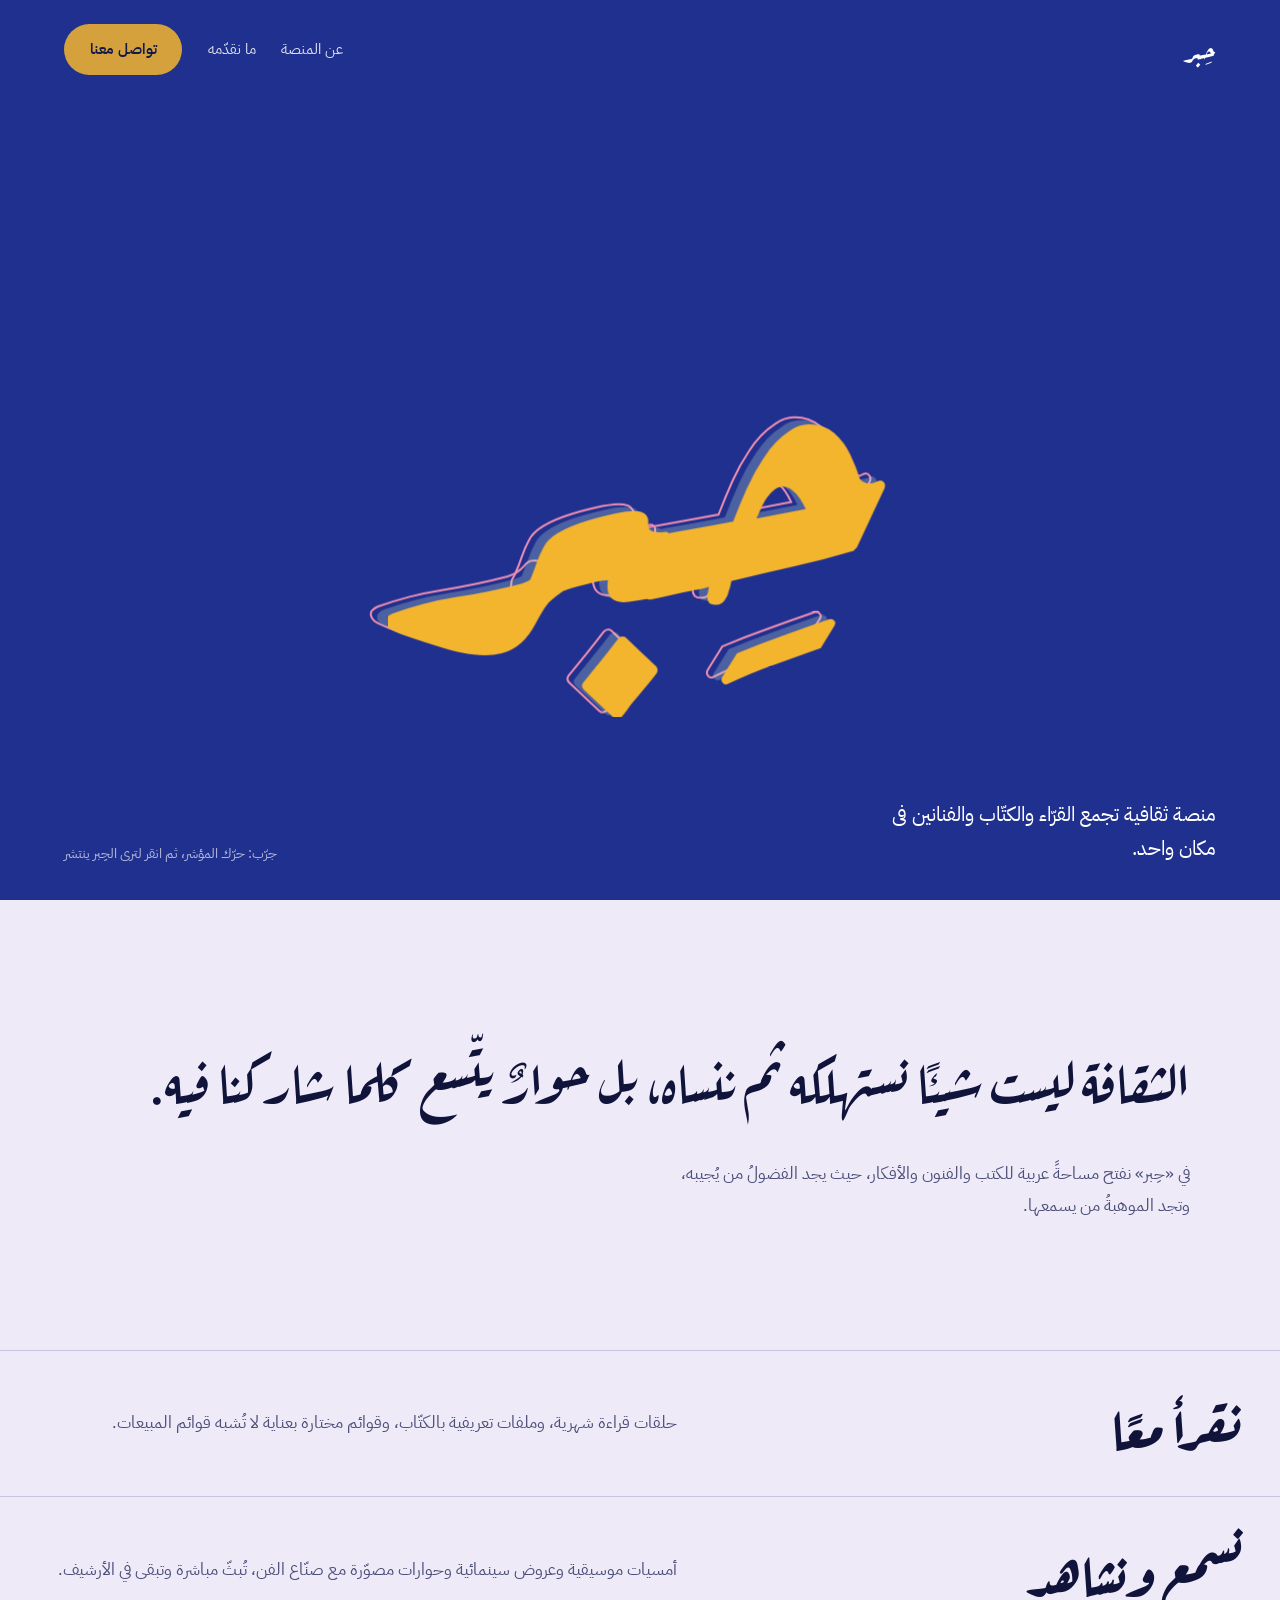
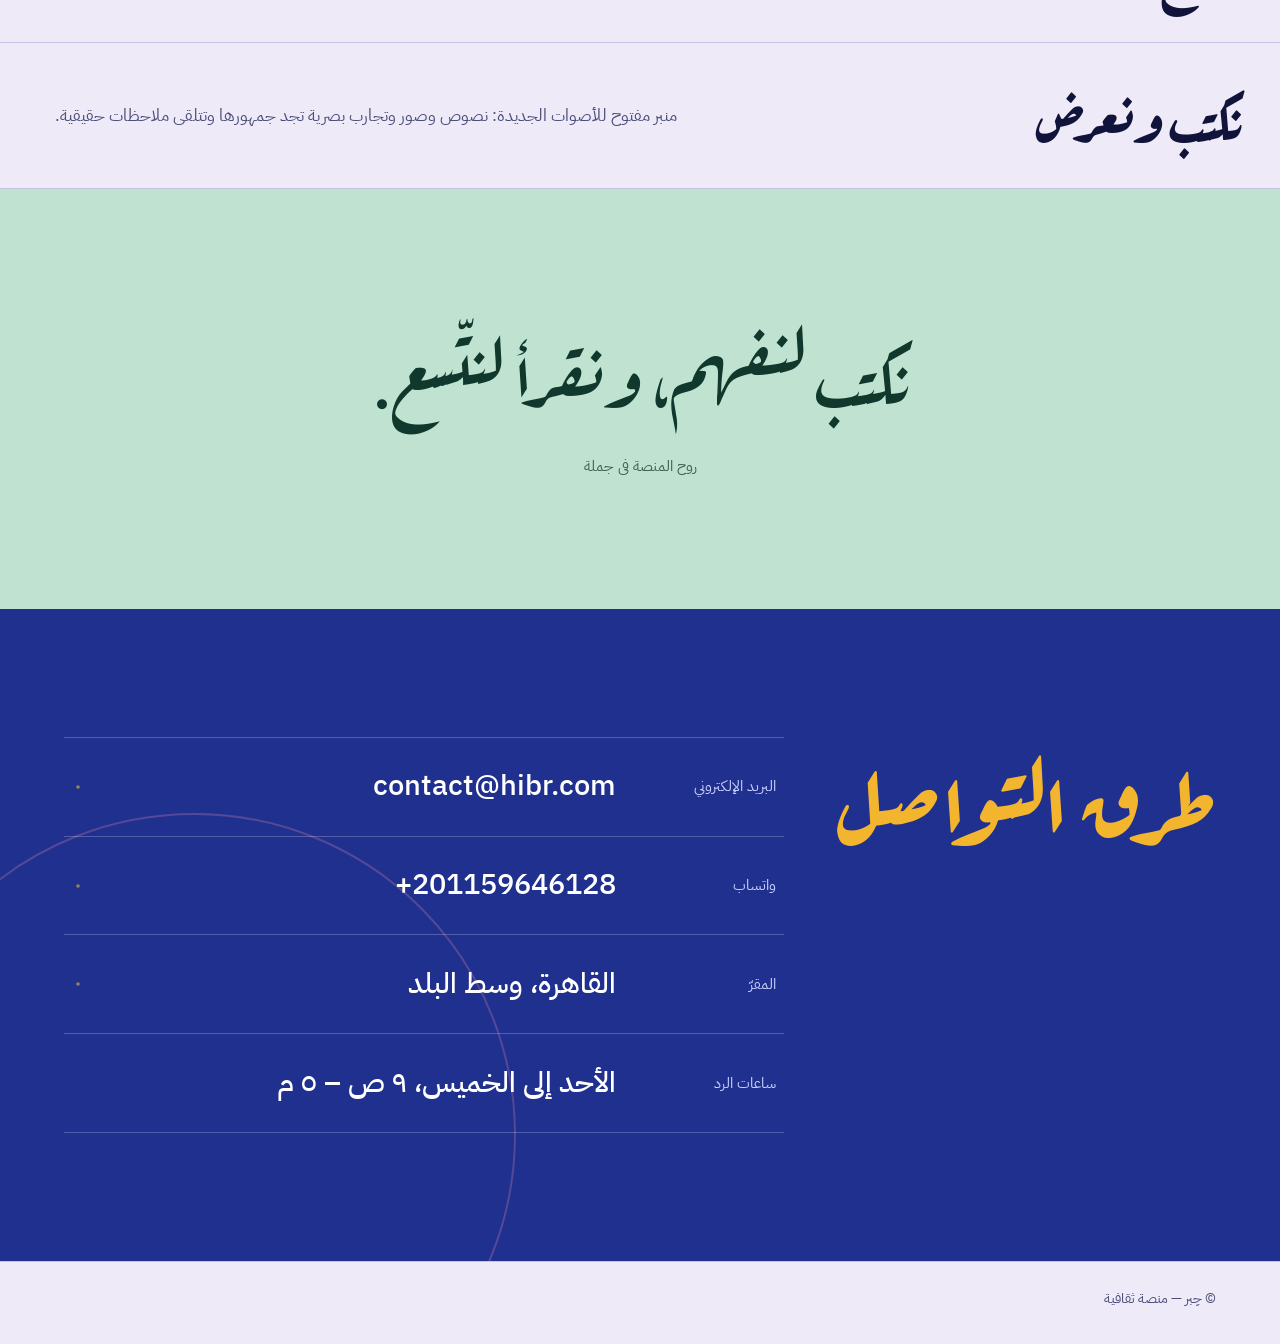
==== index.html @ ed403e92 "Rename files to deploy on Vercel" ====
<!DOCTYPE html>
<html lang="ar" dir="rtl">

<head>
  <meta charset="utf-8">
  <meta name="viewport" content="width=device-width, initial-scale=1, viewport-fit=cover">
  <title>حِبر — منصة ثقافية</title>
  <link rel="preconnect" href="https://fonts.googleapis.com">
  <link rel="preconnect" href="https://fonts.gstatic.com" crossorigin>
  <link
    href="https://fonts.googleapis.com/css2?family=Aref+Ruqaa:wght@400;700&family=IBM+Plex+Sans+Arabic:wght@400;500;600&display=swap"
    rel="stylesheet">
  <link rel="stylesheet" href="style.css">
</head>

<body>

  <header class="hero" id="hero">
    <div class="nav">
      <a class="logo" href="#hero">حِبر</a>
      <nav>
        <a href="#about">عن المنصة</a>
        <a href="#areas">ما نقدّمه</a>
        <a class="btn" href="#join">تواصل معنا</a>
      </nav>
    </div>
    <div class="stage">
      <h1 class="word" aria-label="حِبر">
        <span class="l1" aria-hidden="true">حِبر</span>
        <span class="l2" aria-hidden="true">حِبر</span>
        <span class="l3" aria-hidden="true">حِبر</span>
      </h1>
    </div>
    <div class="foot">
      <p>منصة ثقافية تجمع القرّاء والكتّاب والفنانين فى مكان واحد.</p>
      <p class="hint">جرّب: حرّك المؤشر، ثم انقر لترى الحِبر ينتشر</p>
    </div>
  </header>

  <main>
    <section class="wrap" id="about">
      <div class="statement">
        الثقافة ليست شيئًا نستهلكه ثم ننساه، بل حوارٌ يتّسع كلما شاركنا فيه.
        <small>في «حِبر» نفتح مساحةً عربية للكتب والفنون والأفكار، حيث يجد الفضولُ من يُجيبه، وتجد الموهبةُ من
          يسمعها.</small>
      </div>
    </section>

    <section id="areas">
      <ul class="areas">
        <li tabindex="0">
          <h3>نقرأ معًا</h3>
          <p>حلقات قراءة شهرية، وملفات تعريفية بالكتّاب، وقوائم مختارة بعناية لا تُشبه قوائم المبيعات.</p>
        </li>
        <li tabindex="0">
          <h3>نسمع ونشاهد</h3>
          <p>أمسيات موسيقية وعروض سينمائية وحوارات مصوّرة مع صنّاع الفن، تُبثّ مباشرة وتبقى في الأرشيف.</p>
        </li>
        <li tabindex="0">
          <h3>نكتب ونعرض</h3>
          <p>منبر مفتوح للأصوات الجديدة: نصوص وصور وتجارب بصرية تجد جمهورها وتتلقى ملاحظات حقيقية.</p>
        </li>
      </ul>
    </section>

    <section class="wrap quote">
      <blockquote>نكتب لنفهم، ونقرأ لنتّسع.</blockquote>
      <p>روح المنصة فى جملة</p>
    </section>

    <section class="wrap contact" id="join">
      <div class="contact-in">
        <h2>طرق التواصل</h2>
        <ul class="ways">
          <li><a class="way" href="mailto:hello@hibr.example"><span class="lbl">البريد الإلكتروني</span><span
                class="val">contact@hibr.com</span></a></li>
          <li><a class="way" href="https://wa.me/201159646128"><span class="lbl">واتساب</span><span
                class="val">+201159646128</span></a></li>
          <li><a class="way" href="https://www.google.com/maps/search/?api=1&query=Downtown+Cairo,+Egypt"
              target="_blank" rel="noopener"><span class="lbl">المقرّ</span><span class="val ar">القاهرة، وسط
                البلد</span></a></li>
          <li>
            <div class="way"><span class="lbl">ساعات الرد</span><span class="val ar">الأحد إلى الخميس، ٩ ص – ٥ م</span>
            </div>
          </li>
        </ul>
      </div>
    </section>
  </main>

  <footer>
    <span>© حِبر — منصة ثقافية</span>
  </footer>

  <script src="script.js"></script>
</body>

</html>
---- style.css ----
:root {
        --bg: #efeaf8;
        --fg: #11143a;
        --muted: #4b4f7a;
        --lapis: #20308f;
        --saffron: #f4b52e;
        --rose: #f08fb0;
        --mint: #bfe3d0;
        --mint-fg: #10382c;
        --line: #c9c2e3;
        box-sizing: border-box;
        padding-top: env(safe-area-inset-top, 0px);
        padding-bottom: env(safe-area-inset-bottom, 0px);
        color-scheme: light
    }

    html {
        scroll-padding-top: env(safe-area-inset-top, 0px)
    }

    @media (prefers-color-scheme:dark) {
        :root:not([data-theme="light"]) {
            --bg: #0d0f2b;
            --fg: #ece9f7;
            --muted: #a9acd3;
            --mint: #12382f;
            --mint-fg: #cdeee0;
            --line: #2a2f6b;
            color-scheme: dark
        }
    }

    :root[data-theme="dark"] {
        --bg: #0d0f2b;
        --fg: #ece9f7;
        --muted: #a9acd3;
        --mint: #12382f;
        --mint-fg: #cdeee0;
        --line: #2a2f6b;
        color-scheme: dark
    }

    * {
        box-sizing: border-box;
        margin: 0
    }

    body {
        background: var(--bg);
        color: var(--fg);
        font-family: "IBM Plex Sans Arabic", Tahoma, "Segoe UI", sans-serif;
        line-height: 1.9;
        font-size: 1.05rem;
        overflow-x: hidden
    }

    .display {
        font-family: "Aref Ruqaa", "Amiri", "Traditional Arabic", serif
    }

    a {
        color: inherit
    }

    :focus-visible {
        outline: 3px solid var(--saffron);
        outline-offset: 3px
    }

    /* Hero */
    .hero {
        position: relative;
        min-height: 100svh;
        background: var(--lapis);
        color: #fff;
        display: flex;
        flex-direction: column;
        overflow: hidden;
        isolation: isolate
    }

    .nav {
        display: flex;
        justify-content: space-between;
        align-items: center;
        padding: 1.4rem clamp(1.2rem, 5vw, 4rem);
        position: relative;
        z-index: 3
    }

    .logo {
        font-family: "Aref Ruqaa", serif;
        font-size: 1.8rem;
        text-decoration: none
    }

    .nav nav {
        display: flex;
        gap: 1.6rem;
        align-items: center;
        font-size: .95rem
    }

    .nav nav a {
        text-decoration: none;
        opacity: .85
    }

    .nav nav a:hover {
        opacity: 1
    }

    .btn {
        display: inline-block;
        padding: .7rem 1.6rem;
        border-radius: 999px;
        background: var(--saffron);
        color: #11143a;
        font-weight: 600;
        text-decoration: none;
        transition: transform .25s, background .25s
    }

    .btn:hover {
        transform: translateY(-3px);
        background: #fff
    }

    .stage {
        flex: 1;
        display: grid;
        place-items: center;
        position: relative;
        z-index: 2;
        padding: 0 1rem
    }

    .word {
        display: grid;
        font-family: "Aref Ruqaa", serif;
        font-weight: 700;
        font-size: clamp(9rem, 36vw, 28rem);
        line-height: 1.25;
        cursor: crosshair;
        user-select: none;
        -webkit-user-select: none
    }

    .word span {
        grid-area: 1/1;
        will-change: transform;
        text-align: center
    }

    .l1 {
        color: transparent;
        -webkit-text-stroke: 2px var(--rose);
        transform: translate(calc(var(--px, 0)*-46px), calc(var(--py, 0)*-30px));
        animation: fade 1.2s 1.2s both
    }

    .l2 {
        color: var(--mint);
        opacity: .28;
        transform: translate(calc(var(--px, 0)*-22px), calc(var(--py, 0)*-14px));
        animation: fade 1.2s 1.0s both
    }

    .l3 {
        color: var(--saffron);
        transform: translate(calc(var(--px, 0)*10px), calc(var(--py, 0)*8px));
        animation: wipe 1.7s cubic-bezier(.7, 0, .2, 1) both
    }

    @keyframes wipe {
        from {
            clip-path: inset(0 0 0 100%)
        }

        to {
            clip-path: inset(0)
        }
    }

    @keyframes fade {
        from {
            opacity: 0
        }
    }

    .foot {
        display: flex;
        justify-content: space-between;
        align-items: flex-end;
        gap: 1.5rem;
        flex-wrap: wrap;
        padding: 1.5rem clamp(1.2rem, 5vw, 4rem) 2.2rem;
        position: relative;
        z-index: 3
    }

    .foot p {
        max-width: 30ch;
        font-size: 1.25rem;
        line-height: 1.7;
        animation: fade 1s 1.8s both
    }

    .foot .hint {
        font-size: .85rem;
        opacity: .65;
        max-width: none
    }

    .ink {
        position: absolute;
        border-radius: 50%;
        pointer-events: none;
        width: 40px;
        height: 40px;
        margin: -20px 0 0 -20px;
        background: var(--rose);
        mix-blend-mode: screen;
        opacity: .55;
        animation: drop 1.4s ease-out forwards;
        z-index: 1
    }

    @keyframes drop {
        to {
            transform: scale(40);
            opacity: 0
        }
    }

    /* Sections */
    .wrap {
        padding: clamp(4rem, 10vw, 8rem) clamp(1.2rem, 5vw, 4rem)
    }

    .statement {
        max-width: 1100px;
        margin-inline: auto;
        font-family: "Aref Ruqaa", serif;
        font-size: clamp(1.9rem, 4.6vw, 3.6rem);
        line-height: 1.7
    }

    .statement small {
        display: block;
        margin-top: 2rem;
        font-family: "IBM Plex Sans Arabic", sans-serif;
        font-size: 1.05rem;
        color: var(--muted);
        max-width: 52ch;
        line-height: 1.9
    }

    .areas {
        list-style: none;
        padding: 0;
        border-top: 1px solid var(--line)
    }

    .areas li {
        display: grid;
        grid-template-columns: 1fr 1.2fr;
        gap: 2rem;
        align-items: center;
        padding: 2.2rem clamp(1rem, 3vw, 2.5rem);
        border-bottom: 1px solid var(--line);
        transition: background .35s, color .35s, padding .35s;
        cursor: default
    }

    .areas h3 {
        font-family: "Aref Ruqaa", serif;
        font-weight: 700;
        font-size: clamp(2rem, 5vw, 3.6rem);
        line-height: 1.3
    }

    .areas p {
        color: var(--muted);
        transition: color .35s
    }

    .areas li:hover,
    .areas li:focus-within {
        background: var(--lapis);
        color: #fff;
        padding-block: 3rem
    }

    .areas li:hover p,
    .areas li:focus-within p {
        color: #dfe3ff
    }

    .areas li:hover h3,
    .areas li:focus-within h3 {
        color: var(--saffron)
    }

    .quote {
        background: var(--mint);
        color: var(--mint-fg);
        text-align: center
    }

    .quote blockquote {
        font-family: "Aref Ruqaa", serif;
        font-size: clamp(2rem, 6vw, 4.6rem);
        line-height: 1.5;
        max-width: 18ch;
        margin-inline: auto
    }

    .quote p {
        margin-top: 1.5rem;
        opacity: .75;
        font-size: .95rem
    }

    .contact {
        background: var(--lapis);
        color: #fff;
        position: relative;
        overflow: hidden
    }

    .contact::before {
        content: "";
        position: absolute;
        inset: auto auto -30% -10%;
        width: 55vw;
        height: 55vw;
        max-width: 640px;
        max-height: 640px;
        border-radius: 50%;
        border: 2px solid var(--rose);
        opacity: .25;
        pointer-events: none
    }

    .contact-in {
        position: relative;
        max-width: 1200px;
        margin-inline: auto;
        display: grid;
        grid-template-columns: .8fr 1.5fr;
        gap: 3rem;
        align-items: start
    }

    .contact h2 {
        font-family: "Aref Ruqaa", serif;
        font-weight: 700;
        color: var(--saffron);
        font-size: clamp(3rem, 8vw, 6rem);
        line-height: 1.3
    }

    .ways {
        list-style: none;
        padding: 0;
        border-top: 1px solid rgba(255, 255, 255, .22)
    }

    .ways li {
        border-bottom: 1px solid rgba(255, 255, 255, .22)
    }

    .way {
        display: grid;
        grid-template-columns: 9rem 1fr auto;
        align-items: center;
        gap: 1rem;
        padding: 1.35rem .5rem;
        text-decoration: none;
        transition: padding .3s, background .3s
    }

    .way .lbl {
        font-size: .95rem;
        color: #c9d0ff
    }

    .way .val {
        direction: ltr;
        unicode-bidi: isolate;
        text-align: right;
        font-size: clamp(1.15rem, 2.6vw, 1.8rem);
        font-weight: 500;
        transition: color .3s
    }

    .way .val.ar {
        direction: rtl;
        unicode-bidi: normal
    }

    a.way::after {
        content: "";
        width: 12px;
        height: 12px;
        border-radius: 50%;
        background: var(--saffron);
        transform: scale(.3);
        opacity: .6;
        transition: transform .3s, opacity .3s
    }

    a.way:hover,
    a.way:focus-visible {
        padding-inline: 1.5rem;
        background: rgba(255, 255, 255, .07)
    }

    a.way:hover .val,
    a.way:focus-visible .val {
        color: var(--saffron)
    }

    a.way:hover::after,
    a.way:focus-visible::after {
        transform: scale(1);
        opacity: 1
    }

    @media (max-width:720px) {
        .contact-in {
            grid-template-columns: 1fr;
            gap: 1.5rem
        }

        .way {
            grid-template-columns: 1fr auto;
            gap: .1rem 1rem
        }

        .way .lbl {
            grid-column: 1/-1
        }
    }

    footer {
        padding: 1.5rem clamp(1.2rem, 5vw, 4rem) 2rem;
        color: var(--muted);
        font-size: .85rem;
        border-top: 1px solid var(--line);
        display: flex;
        justify-content: space-between;
        flex-wrap: wrap;
        gap: .5rem
    }

    @media (max-width:720px) {
        .nav nav a:not(.btn) {
            display: none
        }

        .areas li {
            grid-template-columns: 1fr;
            gap: .6rem
        }

        .foot {
            align-items: flex-start
        }
    }

    @media (prefers-reduced-motion:reduce) {
        * {
            animation: none !important;
            transition: none !important
        }

        .l3 {
            clip-path: none
        }
    }
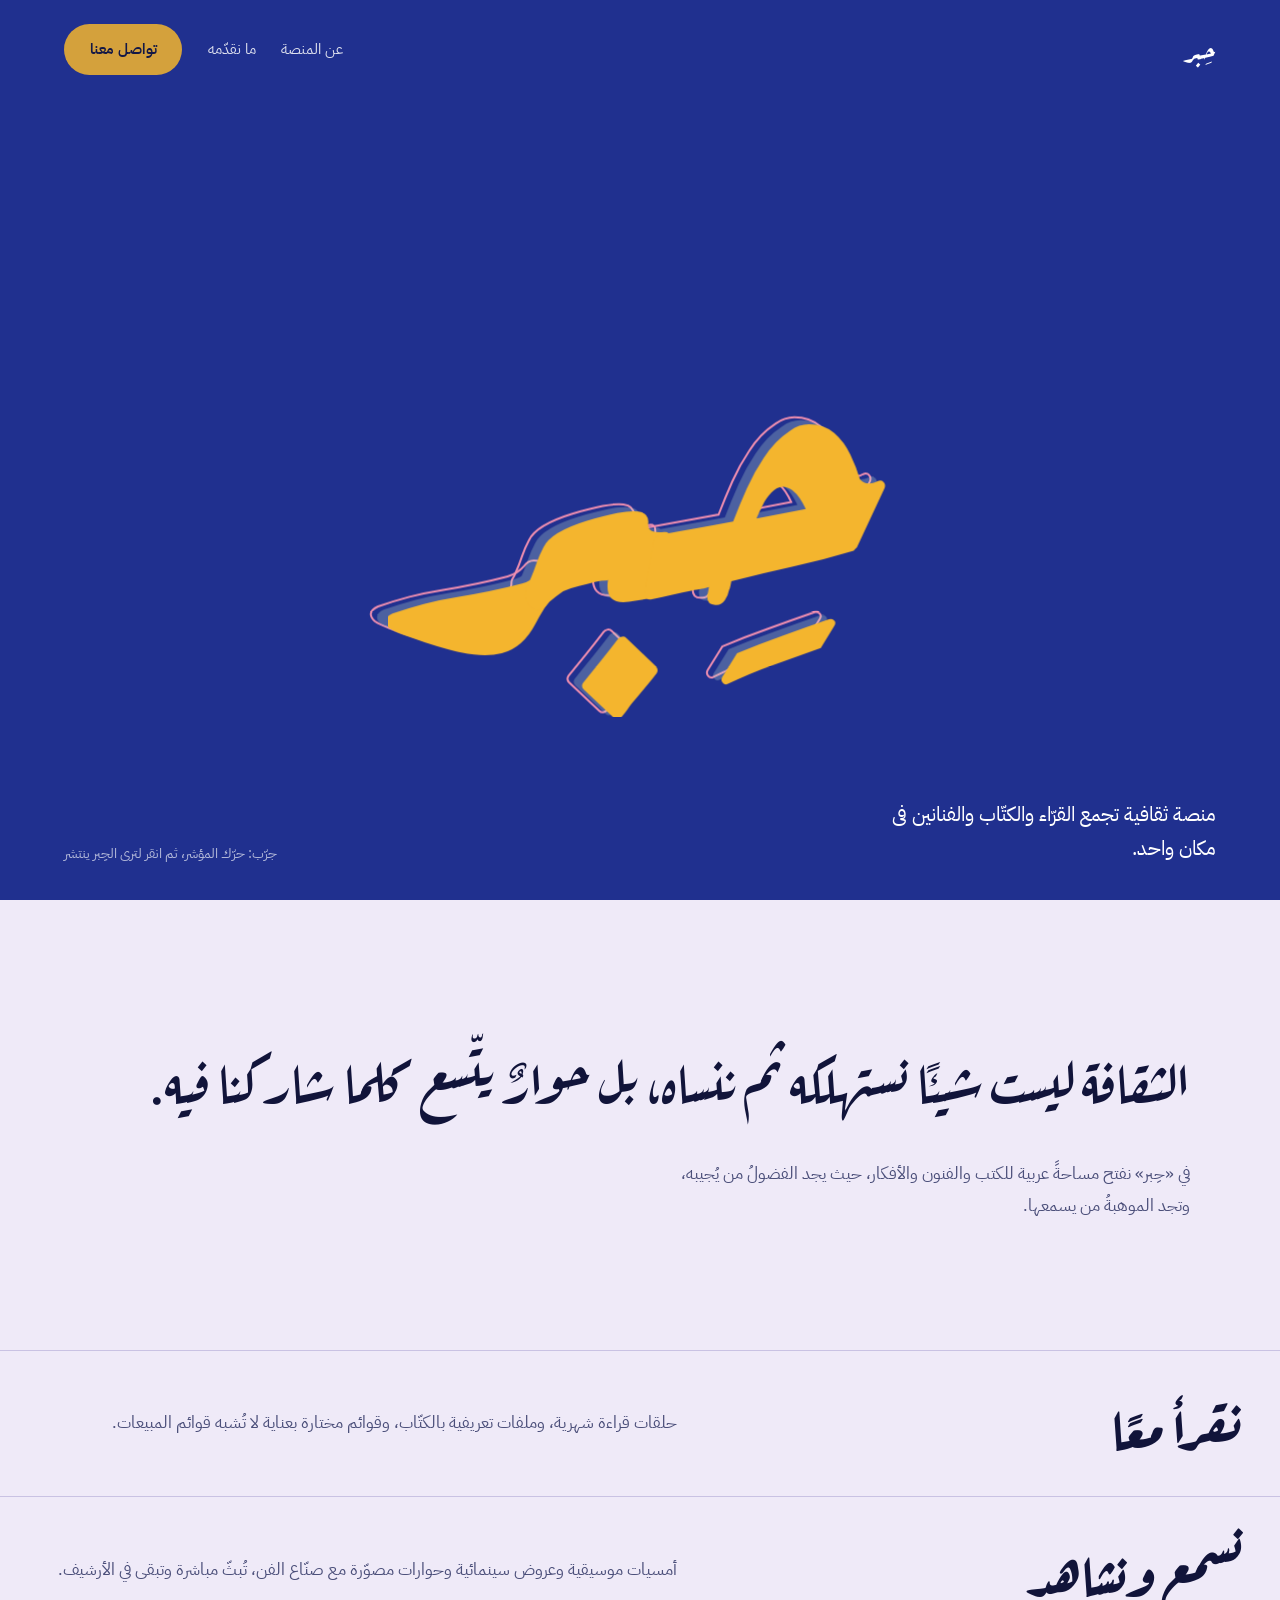
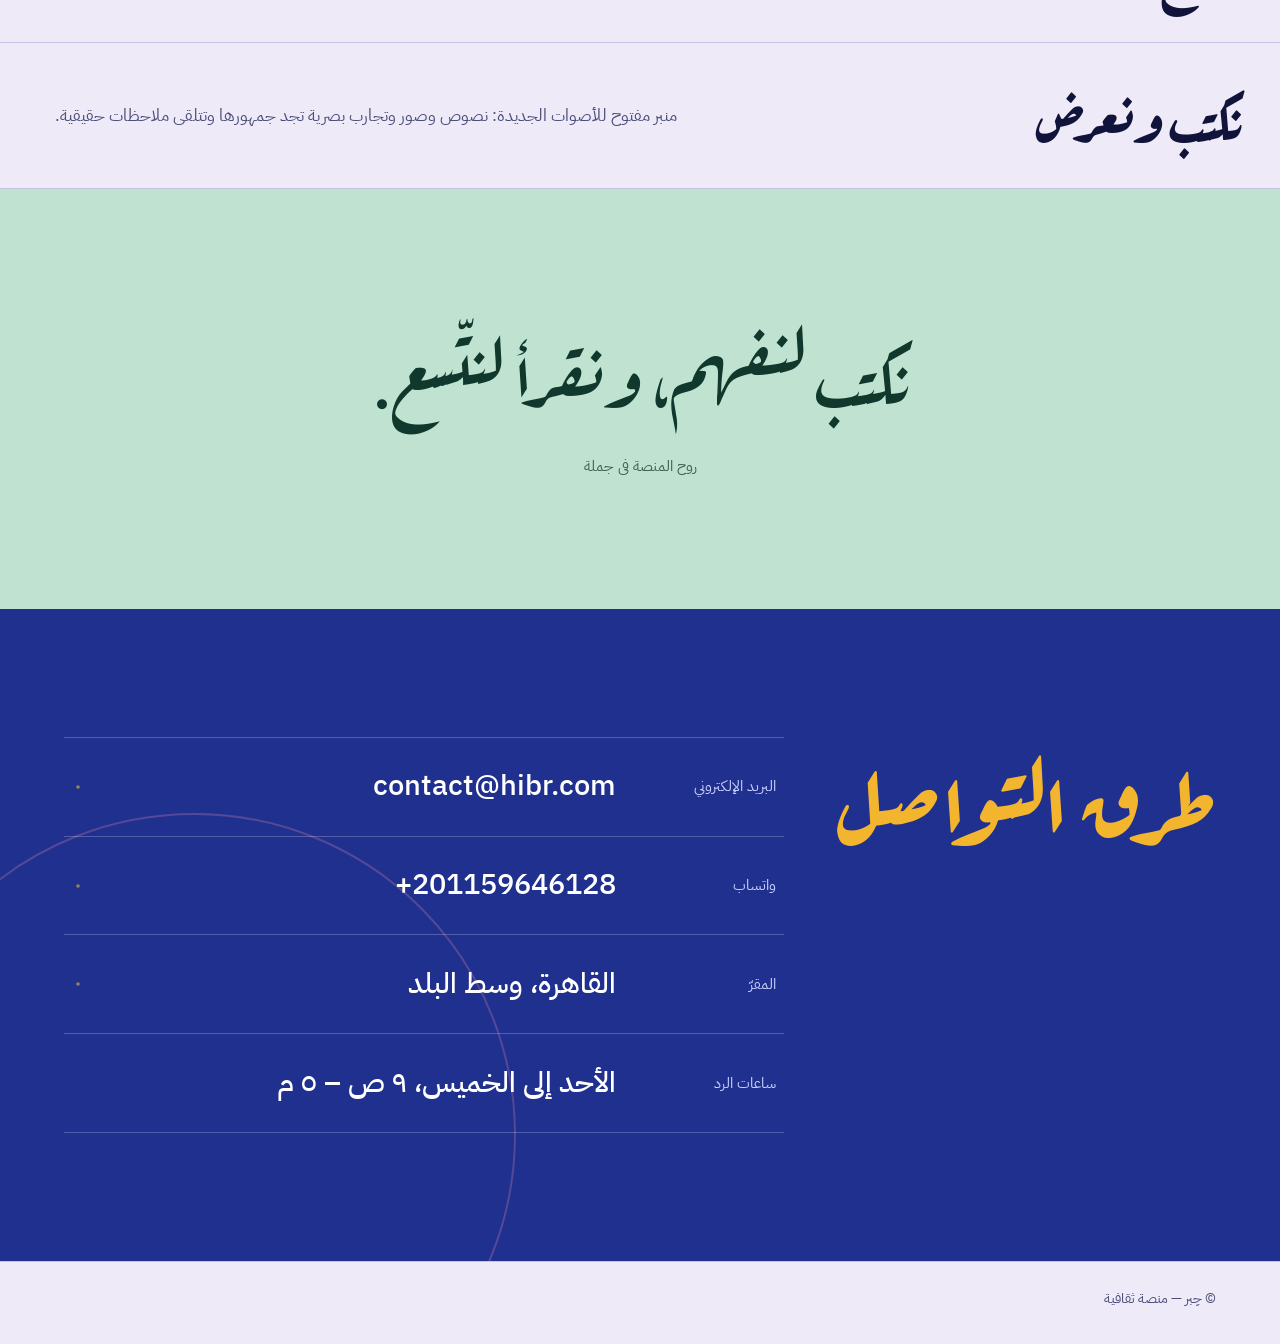
==== commit 5477f546: "Add book symbol on the browser tab" ====
--- a/index.html
+++ b/index.html
@@ -5,6 +5,8 @@
   <meta charset="utf-8">
   <meta name="viewport" content="width=device-width, initial-scale=1, viewport-fit=cover">
   <title>حِبر — منصة ثقافية</title>
+  <link rel="icon" type="image/svg+xml"
+    href="data:image/svg+xml,%3Csvg xmlns='http://www.w3.org/2000/svg' viewBox='0 0 64 64'%3E%3Crect width='64' height='64' rx='14' fill='%2320308f'/%3E%3Cpath d='M32 20c-5-3-12-4-19-3v28c7-1 14 0 19 3 5-3 12-4 19-3V17c-7-1-14 0-19 3z' fill='%23f4b52e'/%3E%3Cpath d='M32 20v28' stroke='%2320308f' stroke-width='2.5'/%3E%3C/svg%3E">
   <link rel="preconnect" href="https://fonts.googleapis.com">
   <link rel="preconnect" href="https://fonts.gstatic.com" crossorigin>
   <link
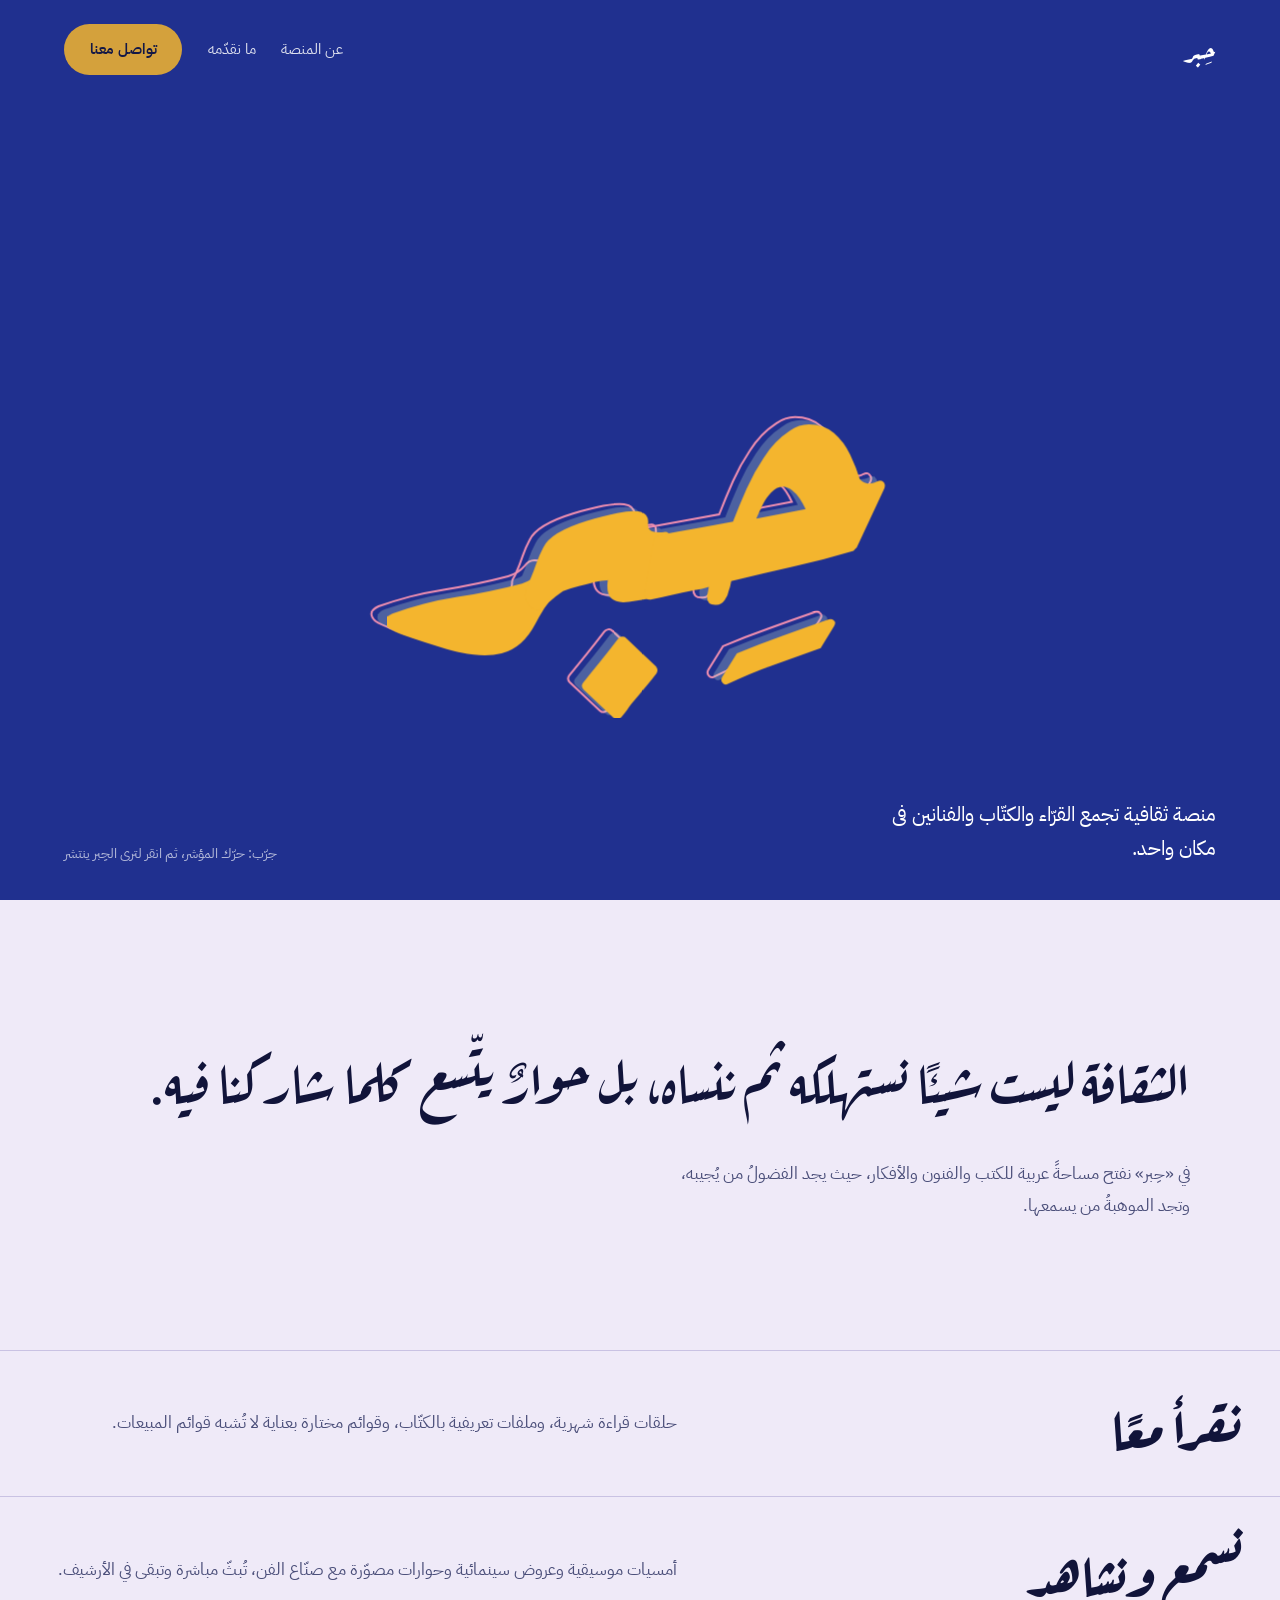
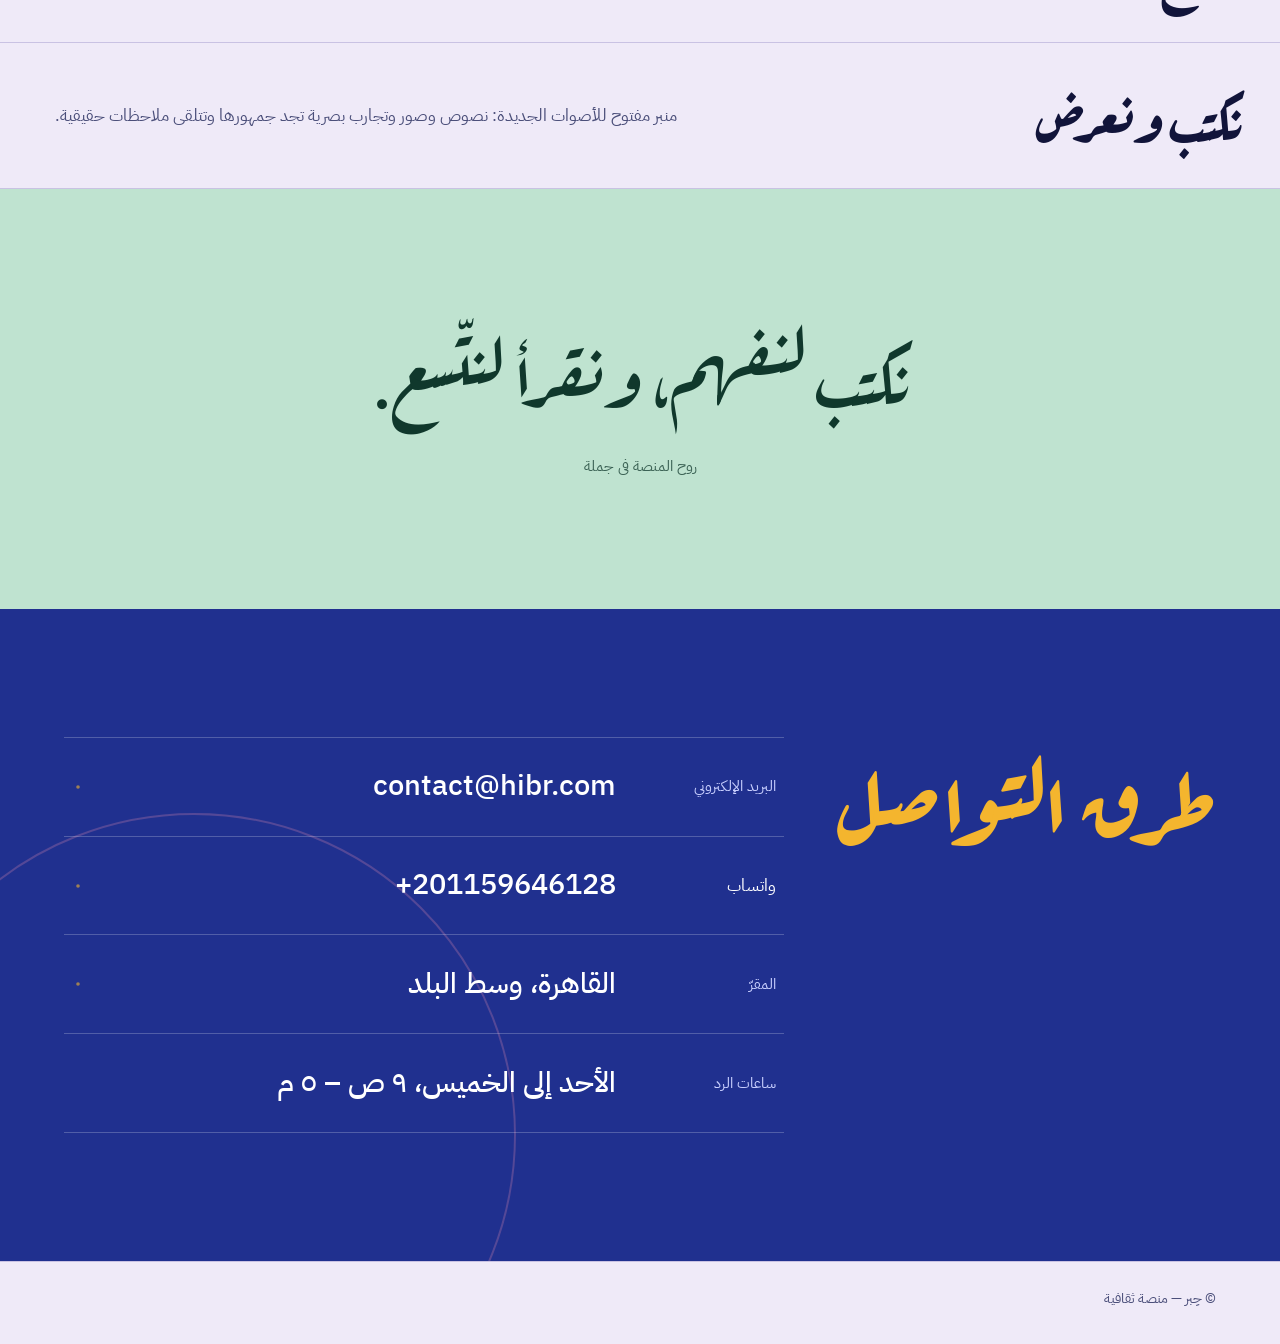
==== commit e4e27b31: "Change whatsapp contact to open in a new tab" ====
--- a/index.html
+++ b/index.html
@@ -76,7 +76,7 @@
         <ul class="ways">
           <li><a class="way" href="mailto:hello@hibr.example"><span class="lbl">البريد الإلكتروني</span><span
                 class="val">contact@hibr.com</span></a></li>
-          <li><a class="way" href="https://wa.me/201159646128"><span class="lbl">واتساب</span><span
+          <li><a class="way" href="https://wa.me/201159646128" target="_blank><span class=" lbl">واتساب</span><span
                 class="val">+201159646128</span></a></li>
           <li><a class="way" href="https://www.google.com/maps/search/?api=1&query=Downtown+Cairo,+Egypt"
               target="_blank" rel="noopener"><span class="lbl">المقرّ</span><span class="val ar">القاهرة، وسط
